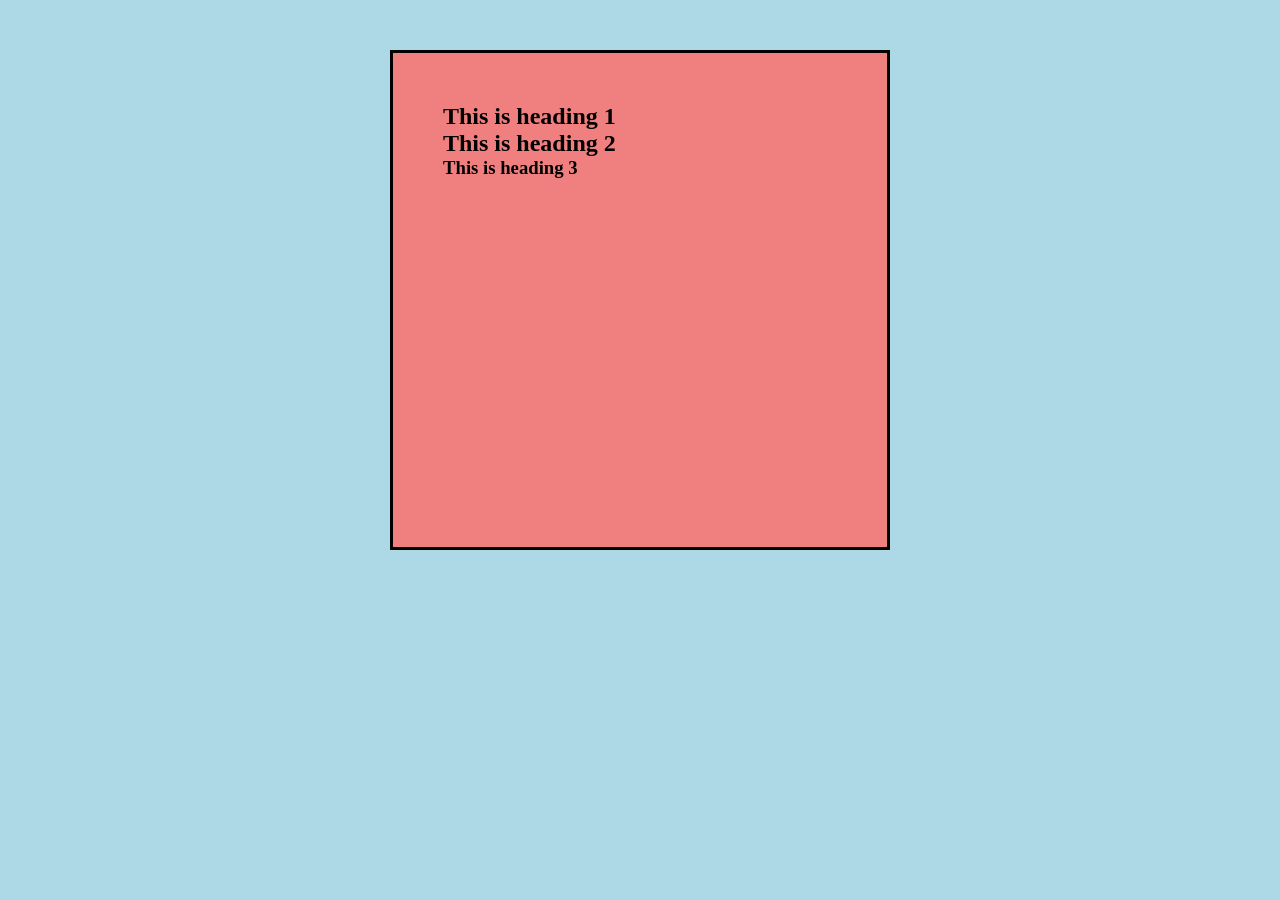
==== Module-02/Day13/index.html @ 0d72c32c "Polish Day12 project" ====
<!DOCTYPE html>
<html lang="en">
<head>
    <meta charset="UTF-8">
    <meta name="viewport" content="width=device-width, initial-scale=1.0">
    <title>Day 13</title>

    <!-- Link to the CSS file -->
    <link rel="stylesheet" href="style.css">
</head>
<body>
    <section class="container">
        <div class="box">
            <div class="col-12">
                <h1>This is heading 1</h1>
                <h2>This is heading 2</h2>
                <h3>This is heading 3</h3>
            </div>
        </div>
    </section>
</body>
</html>
---- Module-02/Day13/style.css ----
* {
  margin: 0;
  padding: 0;
  box-sizing: border-box;
}

:root {
  --primary-color: lightcoral;
  --secondary-color: lightblue;
}

body {
  background-color: var(--secondary-color);
}

.container {
  display: flex;
  width: 500px;
  height: 500px;
  background-color: var(--primary-color);
  margin-inline: auto;
  margin-top: 50px;
  border: 3px solid black;
  padding: 50px;
}
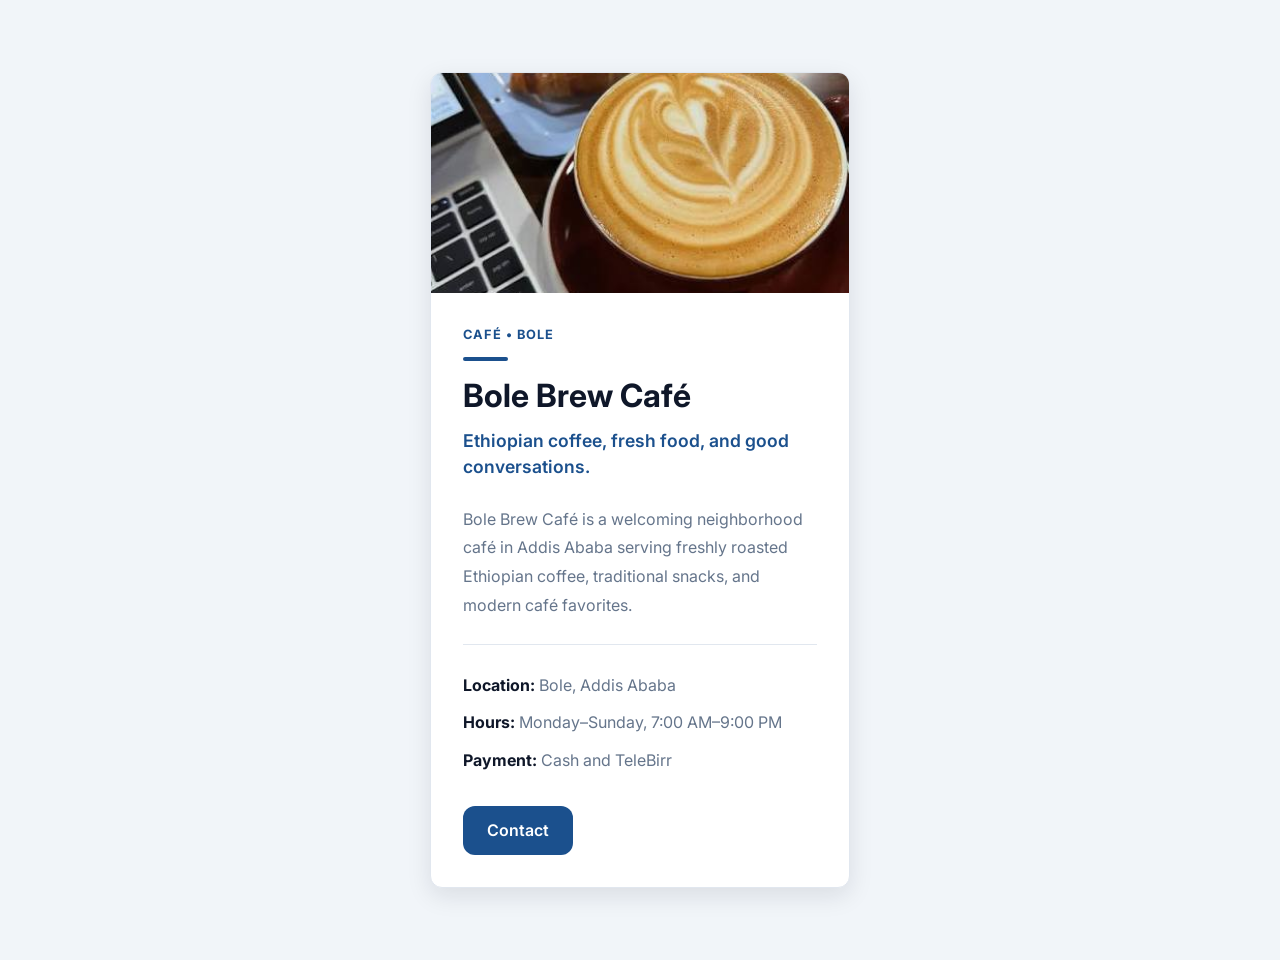
==== commit 3c666d3f: "Finalize Day13 project" ====
--- a/Module-02/Day13/index.html
+++ b/Module-02/Day13/index.html
@@ -1,22 +1,74 @@
-<!DOCTYPE html>
+<!doctype html>
 <html lang="en">
-<head>
-    <meta charset="UTF-8">
-    <meta name="viewport" content="width=device-width, initial-scale=1.0">
-    <title>Day 13</title>
+  <head>
+    <meta charset="UTF-8" />
+    <meta name="viewport" content="width=device-width, initial-scale=1.0" />
 
-    <!-- Link to the CSS file -->
-    <link rel="stylesheet" href="style.css">
-</head>
-<body>
-    <section class="container">
-        <div class="box">
-            <div class="col-12">
-                <h1>This is heading 1</h1>
-                <h2>This is heading 2</h2>
-                <h3>This is heading 3</h3>
-            </div>
+    <title>Bole Brew Café — Addis Ababa</title>
+
+    <meta
+      name="description"
+      content="Bole Brew Café is a fictional Addis Ababa café serving Ethiopian coffee and fresh food in Bole."
+    />
+
+    <!-- Google Font -->
+    <link rel="preconnect" href="https://fonts.googleapis.com" />
+    <link rel="preconnect" href="https://fonts.gstatic.com" crossorigin />
+
+    <link
+      href="https://fonts.googleapis.com/css2?family=Inter:wght@400;500;600;700&display=swap"
+      rel="stylesheet"
+    />
+
+    <!-- CSS -->
+    <link rel="stylesheet" href="styles.css" />
+  </head>
+
+  <body>
+    <main>
+      <article class="card">
+        <div class="card-image">
+          <img
+            src="Images\Bole Brew.jpeg"
+            alt="Ethiopian coffee being served at Bole Brew Café"
+          />
         </div>
-    </section>
-</body>
-</html>+
+        <div class="card-content">
+          <p class="business-type">CAFÉ • BOLE</p>
+
+          <h1>Bole Brew Café</h1>
+
+          <p class="tagline">
+            Ethiopian coffee, fresh food, and good conversations.
+          </p>
+
+          <p class="description">
+            Bole Brew Café is a welcoming neighborhood café in Addis Ababa
+            serving freshly roasted Ethiopian coffee, traditional snacks, and
+            modern café favorites.
+          </p>
+
+          <div class="business-details">
+            <p>
+              <strong>Location:</strong>
+              Bole, Addis Ababa
+            </p>
+
+            <p>
+              <strong>Hours:</strong>
+              Monday–Sunday, 7:00 AM–9:00 PM
+            </p>
+
+            <p>
+              <strong>Payment:</strong>
+              Cash and TeleBirr
+            </p>
+          </div>
+
+          <a class="btn" href="mailto:hello@bolebrew.example"> Contact </a>
+        </div>
+      </article>
+    </main>
+  </body>
+</html>
--- a/Module-02/Day13/styles.css
+++ b/Module-02/Day13/styles.css
@@ -0,0 +1,217 @@
+:root {
+  --brand: hsl(212, 68%, 33%);
+  --brand-hover: hsl(212, 68%, 45%);
+
+  --text: hsl(222, 47%, 11%);
+  --muted: hsl(215, 16%, 47%);
+  --background: hsl(210, 40%, 96%);
+  --surface: hsl(0, 0%, 100%);
+  --border: hsl(214, 32%, 91%);
+
+  --space-xs: 8px;
+  --space-sm: 12px;
+  --space: 16px;
+  --space-lg: 24px;
+  --space-xl: 32px;
+  --space-2xl: 40px;
+
+  --radius: 12px;
+  --shadow: 0 8px 24px hsla(222, 47%, 11%, 0.1);
+}
+
+/* Global box-sizing */
+
+* {
+  box-sizing: border-box;
+}
+
+/* Page */
+
+body {
+  margin: 0;
+  background: var(--background);
+  color: var(--text);
+
+  font-family: "Inter", sans-serif;
+  line-height: 1.6;
+}
+
+/* Main container */
+
+main {
+  min-height: 100vh;
+
+  display: flex;
+  align-items: center;
+  justify-content: center;
+
+  padding: var(--space-xl);
+}
+
+/* Business card */
+
+.card {
+  width: 100%;
+  max-width: 420px;
+
+  margin: var(--space-2xl) auto;
+
+  background: var(--surface);
+
+  border: 1px solid var(--border);
+  border-radius: var(--radius);
+
+  overflow: hidden;
+
+  box-shadow: var(--shadow);
+}
+
+/* Image */
+
+.card-image img {
+  display: block;
+
+  width: 100%;
+  height: 220px;
+
+  object-fit: cover;
+}
+
+/* Card content */
+
+.card-content {
+  padding: var(--space-xl);
+}
+
+/* Business category */
+
+.business-type {
+  margin: 0 0 var(--space-sm);
+
+  color: var(--brand);
+
+  font-size: 0.8rem;
+  font-weight: 700;
+  letter-spacing: 0.08em;
+}
+
+/* Business name */
+
+h1 {
+  position: relative;
+
+  margin: 0 0 var(--space-sm);
+
+  font-size: 2rem;
+  line-height: 1.2;
+}
+
+/* Pseudo-element */
+
+h1::before {
+  content: "";
+
+  display: block;
+
+  width: 45px;
+  height: 4px;
+
+  margin-bottom: var(--space);
+
+  background: var(--brand);
+
+  border-radius: 999px;
+}
+
+/* Tagline */
+
+.tagline {
+  margin: 0 0 var(--space-lg);
+
+  color: var(--brand);
+
+  font-size: 1.1rem;
+  font-weight: 600;
+  line-height: 1.5;
+}
+
+/* Description */
+
+.description {
+  margin: 0 0 var(--space-lg);
+
+  color: var(--muted);
+
+  line-height: 1.8;
+}
+
+/* Business information */
+
+.business-details {
+  margin-bottom: var(--space-xl);
+
+  padding-top: var(--space);
+
+  border-top: 1px solid var(--border);
+}
+
+.business-details p {
+  margin: var(--space-sm) 0;
+
+  color: var(--muted);
+}
+
+.business-details strong {
+  color: var(--text);
+}
+
+/* Contact button */
+
+.btn {
+  display: inline-block;
+
+  padding: var(--space-sm) var(--space-lg);
+
+  background: var(--brand);
+  color: var(--surface);
+
+  border-radius: var(--radius);
+
+  font-weight: 600;
+  text-decoration: none;
+
+  transition: background-color 0.2s ease;
+}
+
+/* Hover changes only lightness */
+
+.btn:hover {
+  background: var(--brand-hover);
+}
+
+/* Keyboard focus */
+
+.btn:focus-visible {
+  outline: 3px solid var(--brand);
+  outline-offset: 3px;
+}
+
+/* Smaller screens */
+
+@media (max-width: 480px) {
+  main {
+    padding: var(--space);
+  }
+
+  .card {
+    margin: var(--space) auto;
+  }
+
+  .card-content {
+    padding: var(--space-lg);
+  }
+
+  h1 {
+    font-size: 1.7rem;
+  }
+}
